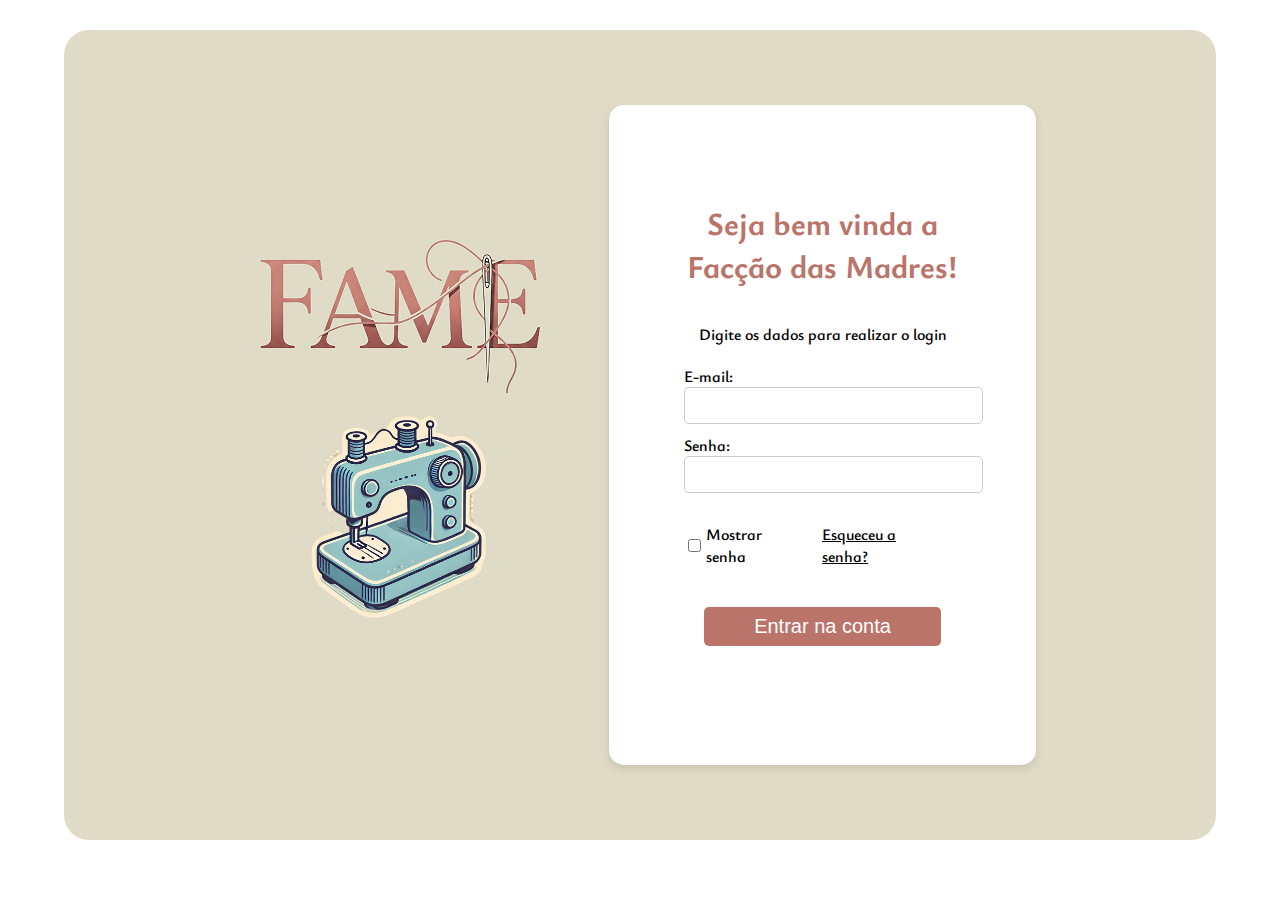
==== login.html @ 1e08c108 "Adicionando a tela de cadastro" ====
<!DOCTYPE html>
<html lang="pt-br">
<head>
    <meta charset="UTF-8">
    <meta name="viewport" content="width=device-width, initial-scale=1.0">
    <link rel="stylesheet" href="https://cdnjs.cloudflare.com/ajax/libs/font-awesome/6.5.1/css/all.min.css">
    <link rel="stylesheet" href="styles/style.css">
    <title>login</title>
</head>
<body>
    <div class="container">
    <div class="home-login">
        <img src="./imagens/logo.png" alt="">
        <img src="./imagens/imagem1.png" alt="" class="imagemMaquina">
    </div>

    <div class="login-form">
        <form action="#" class="forms" onsubmit="enviar(event)">
           <h1 class="titulo-form">Seja bem vinda a Facção das Madres!</h1>
           <p class="texto">Digite os dados para realizar o login</p>

           <label for="email" class="email">E-mail:</label>
           <input type="text" name="email" id="email">

           <label for="senha">Senha:</label>
           <input type="password" name="senha" id="senha">

           <div class="senha-opcoes">
            <input type="checkbox" name="senhaMostrar" id="senhaMostrar">
            <label for="senhaMostrar">Mostrar senha</label>
            <p class="esqueceu">Esqueceu a senha?</p>
        </div>
        

           <button type="submit">Entrar na conta</button>
        </form>
    </div>
</div>
<script src="js/script.js"></script>
</body>
</html>
---- styles/style.css ----
@import url('https://fonts.googleapis.com/css2?family=Indie+Flower&family=Inter:ital,opsz,wght@0,14..32,100..900;1,14..32,100..900&family=Italianno&family=Ysabeau+Infant:ital,wght@0,1..1000;1,1..1000&display=swap');
:root{
    --cor-fundo: #E0DBC6;
    --cor-botao-costureira: #FFE492;
    --cor-botao-contratante: #BA746A;
    --cor-titulo: #BA746A;
    --cor-botao-inscrever: #4F9CF9;
    --cor-texto-botao-costureira: #1D1D1D;
    --cor-texto: #fff;
    --cor-fundo-login: #E0DBC6
    
}

body{
    background-color: var(--cor-texto);
    font-family: "Ysabeau Infant", serif;
    font-size: 16px
    
}

.container {
    display: flex;
    flex-wrap: wrap;
    justify-content: space-around;
    align-items: center;
    height: 90vh;
    width: 90vw; 
    margin: 30px auto; 
    background-color: var(--cor-fundo);
    border-radius: 25px;
}

.home-login {
    display: flex;
    flex-direction: column;
    align-items: center;
    flex: 1;
    margin-left: 130px
}


.home-login .logo{
    width: 60%;
}

.home-login .imagemMaquina{
    object-fit: cover;
    width: 50%; 
    height: auto; 
    margin: 20px;
}

.login-form {
    display: flex;
    flex-direction: column;
    align-items: center;
    flex: 1;
    height: 75vh;
    background-color: var(--cor-texto);
    padding: 30px;
    box-shadow: 0 4px 8px rgba(0, 0, 0, 0.1); 
    max-width: 400px; 
    max-height: 600px; 
    margin: auto; 
    border-radius: 15px;
    margin-right: 180px;
}

.forms {
    margin: 45px;
    display: flex;
    flex-direction: column;
    font-weight: 600;
}

.titulo-form {
    margin-bottom: 20px;
    text-align: center;
}

.texto {
    margin-bottom: 20px;
    text-align: center;
}


.titulo-form{
    color: var(--cor-titulo);
}

input[type="text"], input[type="password"] {
    padding: 10px;
    margin-bottom: 10px;
    width: 100%;
    max-width: 300px;
    border: 1px solid #ccc;
    border-radius: 5px;
}

button {
    padding: 8px 20px;
    border: none;
    background-color: var(--cor-titulo);
    color: var(--cor-texto);
    border-radius: 5px;
    cursor: pointer;
    transition: background-color 0.3s;
    font-size: 20px;
    margin: 20px
}


.senha-opcoes {
    display: flex;
    align-items: center;
    justify-content: space-between;
    width: 100%;
}

.senha-opcoes input[type="checkbox"] {
    margin-right: 5px; 
}

.senha-opcoes label {
    margin-right: auto; 
}


.senha-opcoes .esqueceu, .senha-opcoes .login{
    margin: 20px;
    cursor: pointer;
    text-decoration:underline;
    
    
}

.senha-opcoes .login{
    text-decoration: none;
    color: var(--cor-texto-botao-costureira);
    text-align: center;
    text-decoration: underline;
}
@media (max-width: 1024px) {
    .container {
        flex-direction: column; 
        justify-content: center;
        height: 700px;
        padding: 10px ;
    }

    .home-login {
        display:none;
    }

    .login-form {
        max-width: 300px;
        max-height: 900px;
        margin-right: 0;
    }
}
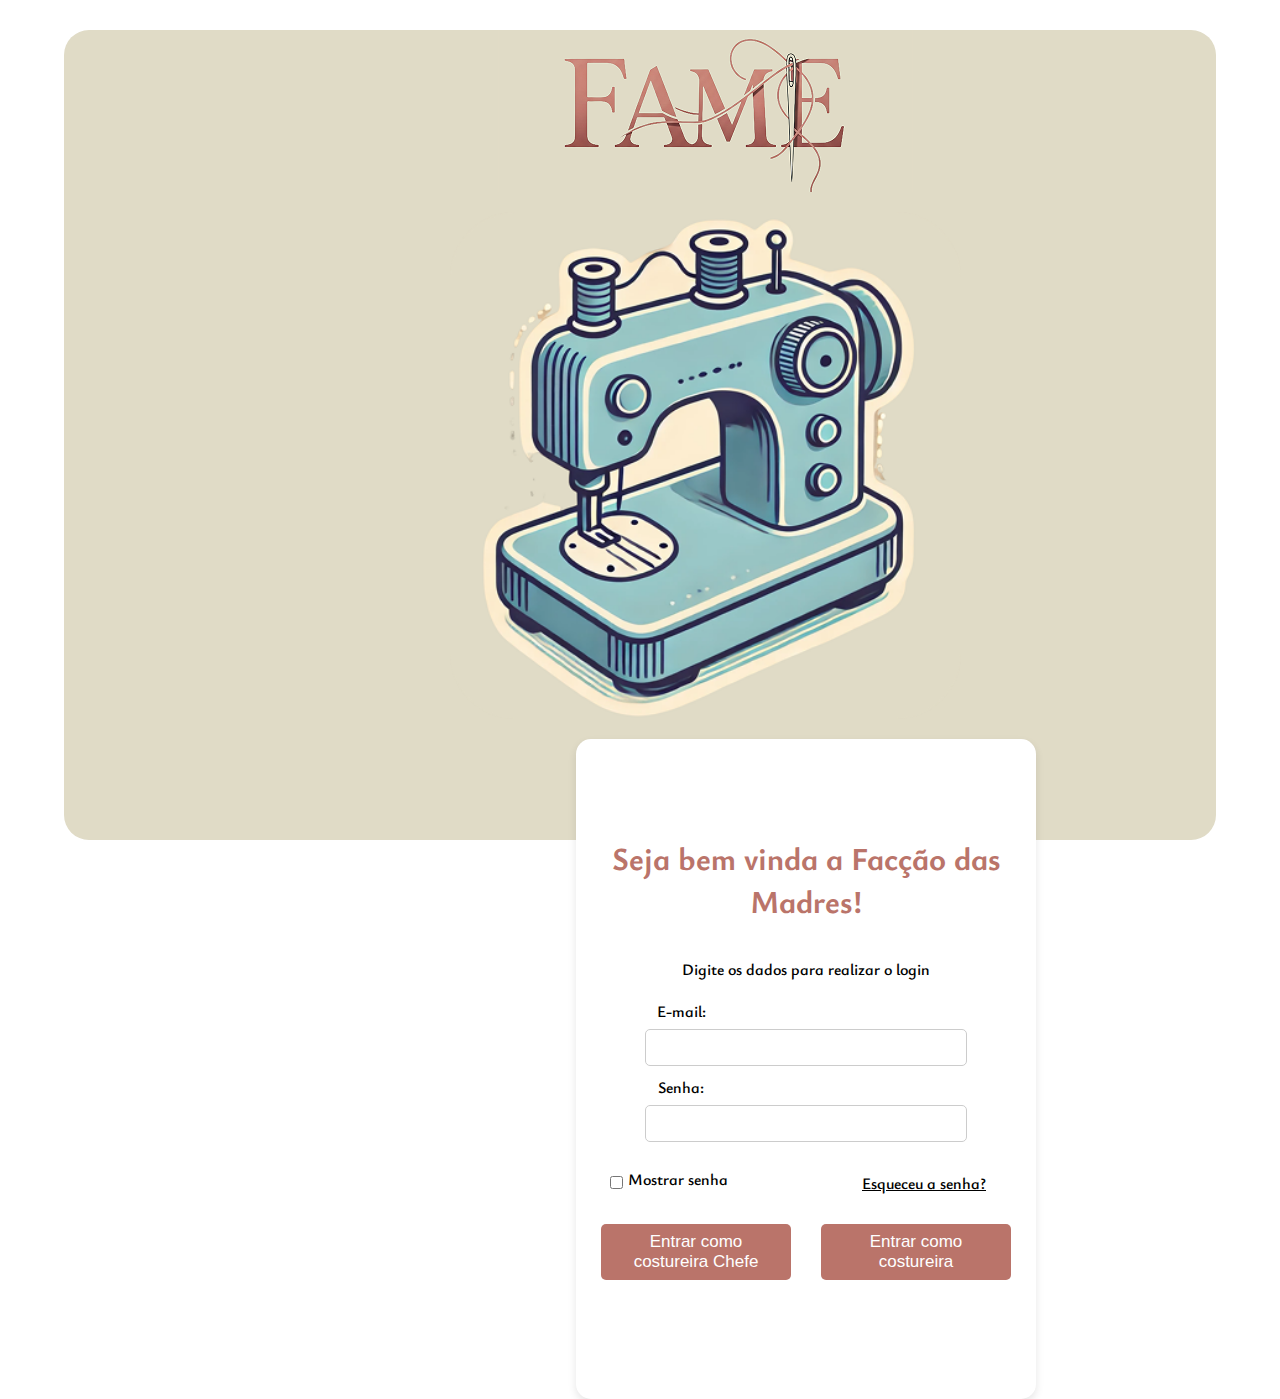
==== commit a8d3872d: "Adicionando botões na tela de login e cadastro" ====
--- a/login.html
+++ b/login.html
@@ -32,7 +32,10 @@
         </div>
         
 
-           <button type="submit">Entrar na conta</button>
+        <div class="botoes-opcoes">
+            <button type="submit" id="btnChefe">Entrar como costureira Chefe </button>
+            <button type="submit" id="btnCostureira">Entrar como costureira</button>
+         </div>
         </form>
     </div>
 </div>
--- a/styles/style.css
+++ b/styles/style.css
@@ -66,11 +66,17 @@
     margin-right: 180px;
 }
 
+label{
+    margin-right: 250px;
+    margin-bottom: 7px;
+}
+
 .forms {
     margin: 45px;
     display: flex;
     flex-direction: column;
     font-weight: 600;
+    align-items:center;
 }
 
 .titulo-form {
@@ -97,6 +103,14 @@
     border-radius: 5px;
 }
 
+.botoes-opcoes {
+    display: flex;
+    justify-content: center; 
+    gap: 10px; 
+    width: 100%;
+    max-width: 400px; 
+}
+
 button {
     padding: 8px 20px;
     border: none;
@@ -105,9 +119,12 @@
     border-radius: 5px;
     cursor: pointer;
     transition: background-color 0.3s;
-    font-size: 20px;
-    margin: 20px
+    font-size: 17px;
+    margin: 10px; 
+    flex: 1; 
+    min-width: 190px; 
 }
+
 
 
 .senha-opcoes {
